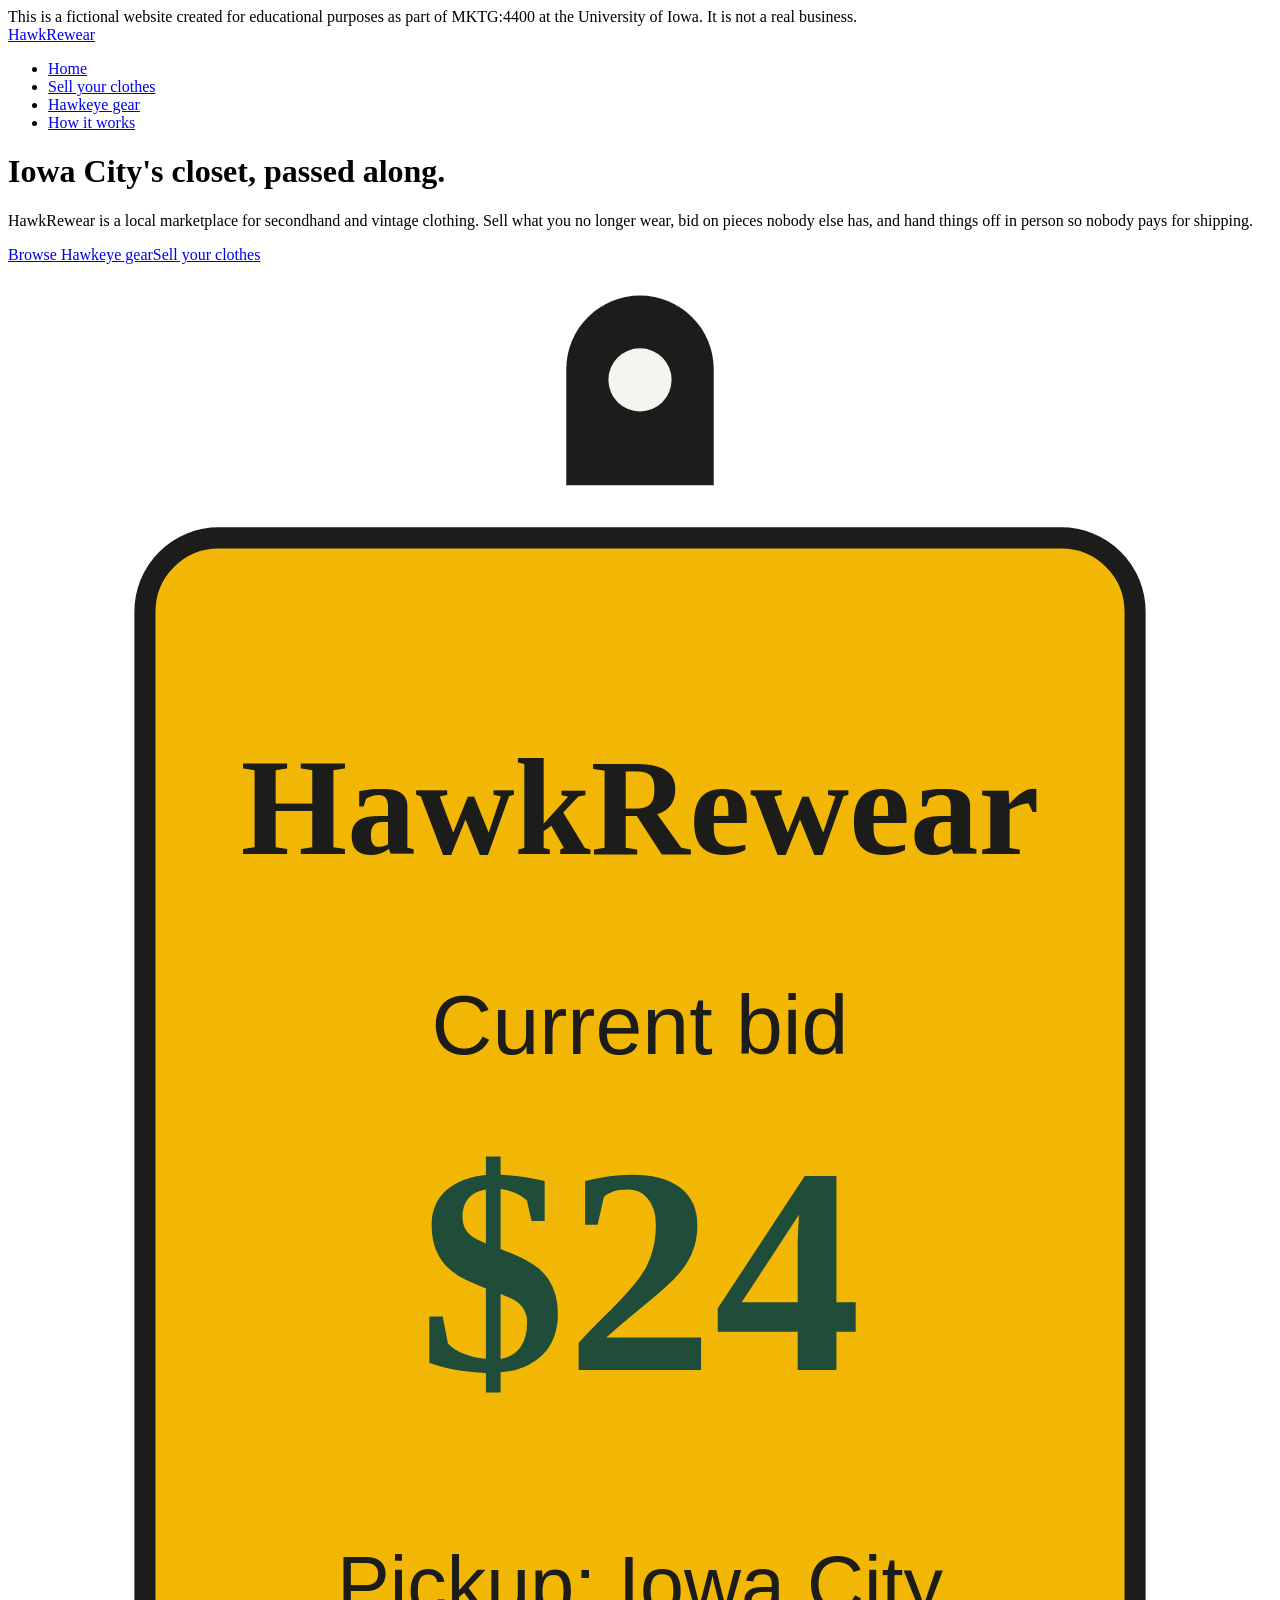
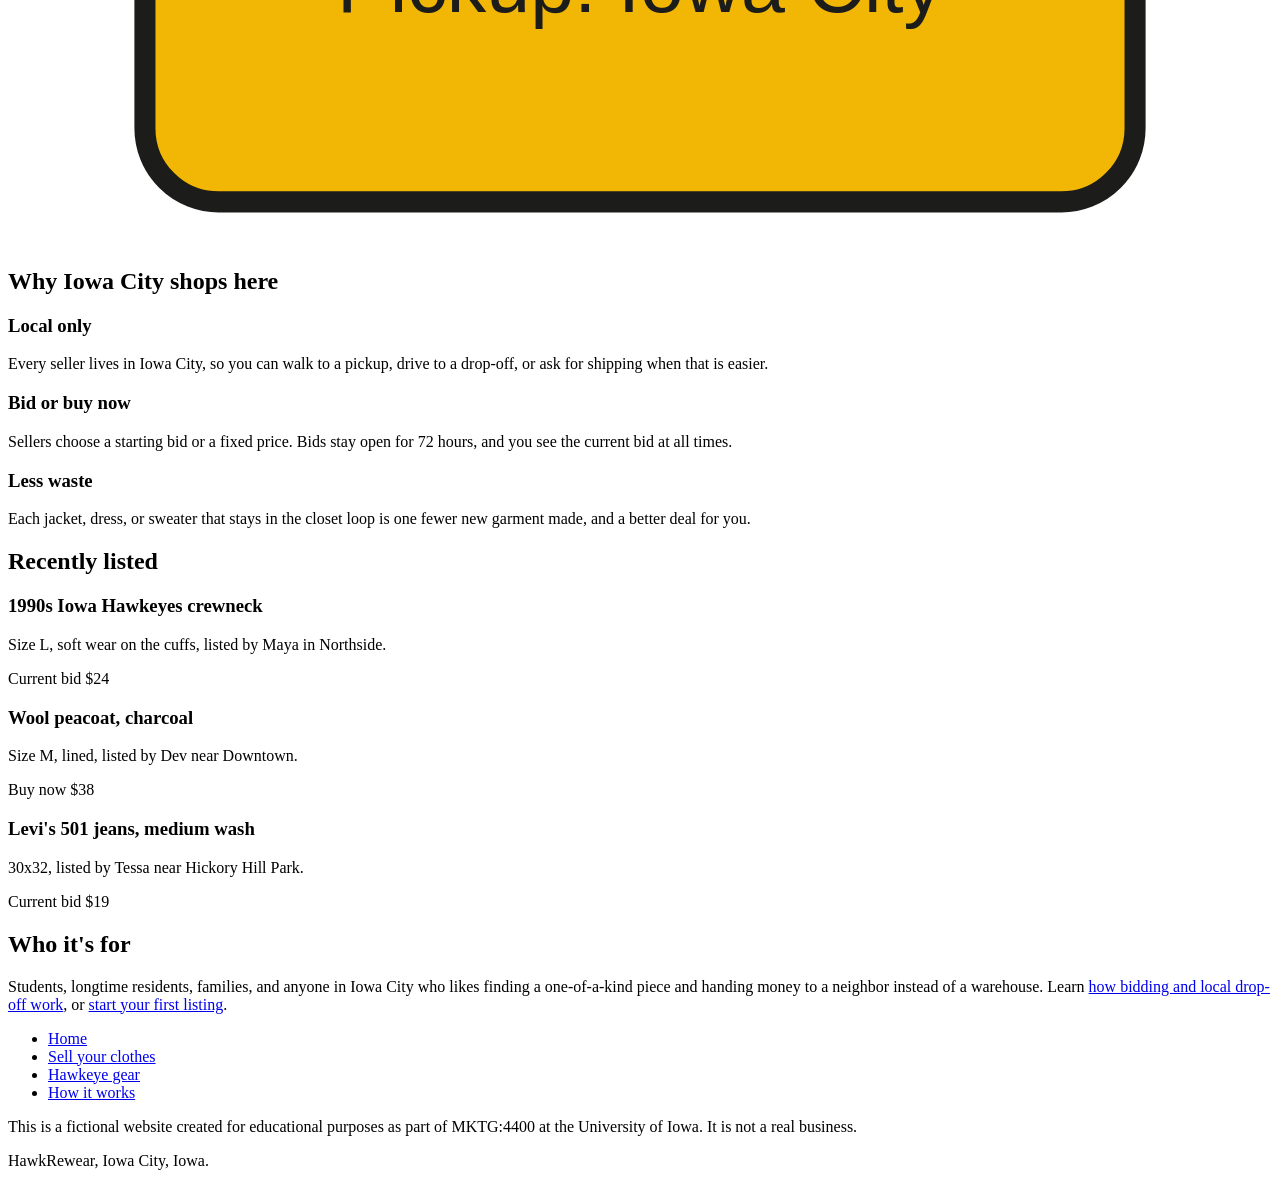
==== index.html @ 4b81cd53 "Uploaded html files for base website design" ====
<!DOCTYPE html>
<html lang="en">
<head>
<meta charset="utf-8">
<meta name="viewport" content="width=device-width, initial-scale=1">
<title>HawkRewear | Secondhand Clothes in Iowa City</title>
<meta name="description" content="Buy, sell, and bid on secondhand and vintage clothing from Iowa City neighbors. Walk it over or drop it off and skip the delivery fees.">
<link rel="stylesheet" href="style.css">
<style>.sr{position:absolute;left:-9999px}</style>
</head>
<body>
<div class="notice">This is a fictional website created for educational purposes as part of MKTG:4400 at the University of Iowa. It is not a real business.</div>
<header class="site"><div class="bar"><a class="brand" href="index.html">HawkRewear</a><nav aria-label="Main"><ul><li><a href="index.html" aria-current="page">Home</a></li><li><a href="sell-used-clothes-iowa-city.html">Sell your clothes</a></li><li><a href="hawkeye-apparel.html">Hawkeye gear</a></li><li><a href="how-it-works.html">How it works</a></li></ul></nav></div></header>
<main>
<div class="hero"><div><h1>Iowa City's closet, passed along.</h1><p>HawkRewear is a local marketplace for secondhand and vintage clothing. Sell what you no longer wear, bid on pieces nobody else has, and hand things off in person so nobody pays for shipping.</p><a class="btn" href="hawkeye-apparel.html">Browse Hawkeye gear</a><a class="btn alt" href="sell-used-clothes-iowa-city.html">Sell your clothes</a></div><svg viewBox="0 0 240 300" role="img" aria-label="Gold clothing tag showing a current bid of $24 and local Iowa City pickup"><path d="M120 6a14 14 0 0 1 14 14v22h-28V20A14 14 0 0 1 120 6Z" fill="#1c1c1a"/><circle cx="120" cy="22" r="6" fill="#f3f5f0"/><path d="M40 52h160a14 14 0 0 1 14 14v212a14 14 0 0 1-14 14H40a14 14 0 0 1-14-14V66a14 14 0 0 1 14-14Z" fill="#f2b705" stroke="#1c1c1a" stroke-width="4"/><text x="120" y="112" text-anchor="middle" font-family="Georgia,serif" font-size="26" font-weight="700" fill="#1c1c1a">HawkRewear</text><text x="120" y="150" text-anchor="middle" font-family="Arial,sans-serif" font-size="16" fill="#1c1c1a">Current bid</text><text x="120" y="210" text-anchor="middle" font-family="Georgia,serif" font-size="56" font-weight="700" fill="#1f4d3a">$24</text><text x="120" y="256" text-anchor="middle" font-family="Arial,sans-serif" font-size="15" fill="#1c1c1a">Pickup: Iowa City</text></svg></div>
<section><h2>Why Iowa City shops here</h2><div class="grid three"><div class="item"><h3>Local only</h3><p>Every seller lives in Iowa City, so you can walk to a pickup, drive to a drop-off, or ask for shipping when that is easier.</p></div><div class="item"><h3>Bid or buy now</h3><p>Sellers choose a starting bid or a fixed price. Bids stay open for 72 hours, and you see the current bid at all times.</p></div><div class="item"><h3>Less waste</h3><p>Each jacket, dress, or sweater that stays in the closet loop is one fewer new garment made, and a better deal for you.</p></div></div></section>
<section><h2>Recently listed</h2><div class="grid three"><div class="item"><h3>1990s Iowa Hawkeyes crewneck</h3><p>Size L, soft wear on the cuffs, listed by Maya in Northside.</p><p class="price">Current bid $24</p></div><div class="item"><h3>Wool peacoat, charcoal</h3><p>Size M, lined, listed by Dev near Downtown.</p><p class="price">Buy now $38</p></div><div class="item"><h3>Levi's 501 jeans, medium wash</h3><p>30x32, listed by Tessa near Hickory Hill Park.</p><p class="price">Current bid $19</p></div></div></section>
<section><h2>Who it's for</h2><p>Students, longtime residents, families, and anyone in Iowa City who likes finding a one-of-a-kind piece and handing money to a neighbor instead of a warehouse. Learn <a href="how-it-works.html">how bidding and local drop-off work</a>, or <a href="sell-used-clothes-iowa-city.html">start your first listing</a>.</p></section>
</main>
<footer class="site"><div class="in"><ul><li><a href="index.html" aria-current="page">Home</a></li><li><a href="sell-used-clothes-iowa-city.html">Sell your clothes</a></li><li><a href="hawkeye-apparel.html">Hawkeye gear</a></li><li><a href="how-it-works.html">How it works</a></li></ul><p>This is a fictional website created for educational purposes as part of MKTG:4400 at the University of Iowa. It is not a real business.</p><p>HawkRewear, Iowa City, Iowa.</p></div></footer>
</body>
</html>
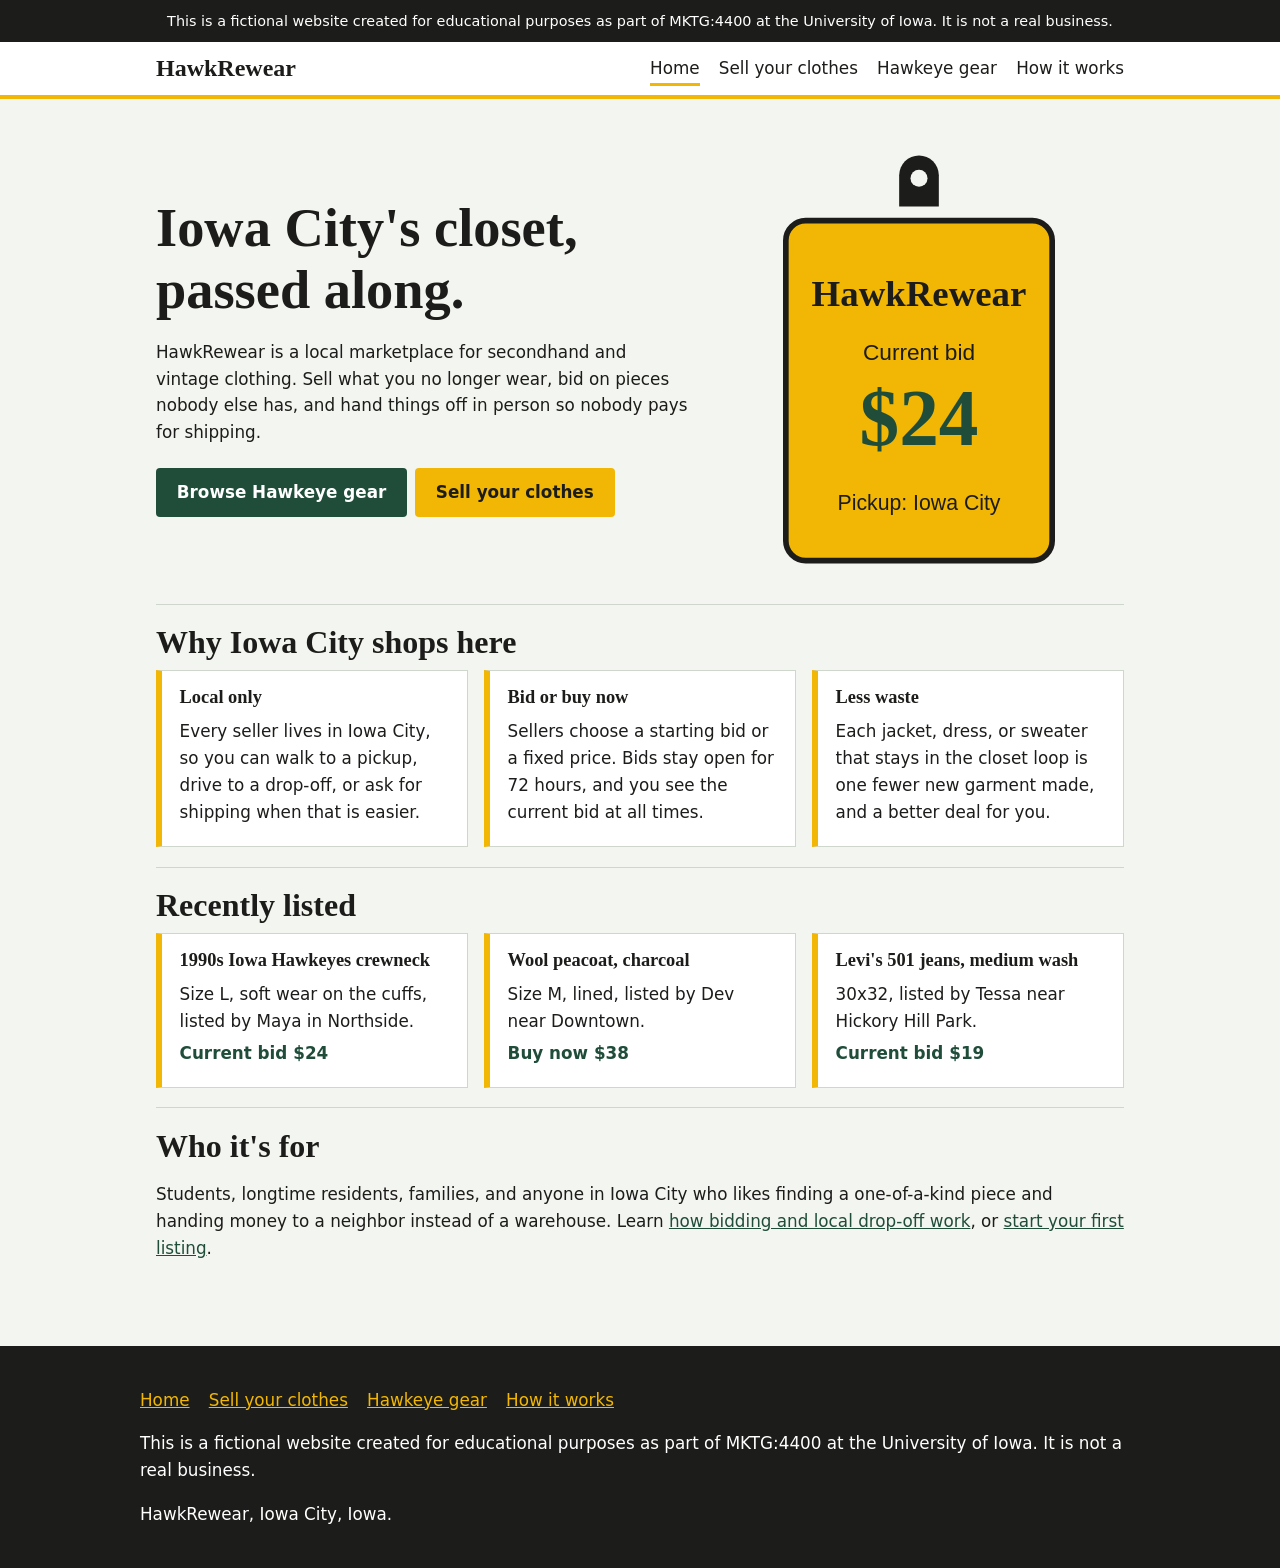
==== commit 7009a918: "Add Google site verification meta tag Added Google site verification meta tag for SEO." ====
--- a/index.html
+++ b/index.html
@@ -4,6 +4,7 @@
 <meta charset="utf-8">
 <meta name="viewport" content="width=device-width, initial-scale=1">
 <title>HawkRewear | Secondhand Clothes in Iowa City</title>
+<meta name="google-site-verification" content="NMBGyWqa7YKwwnCzLkblcFE_AJ9WkmGYvqiYamuv-l0" />
 <meta name="description" content="Buy, sell, and bid on secondhand and vintage clothing from Iowa City neighbors. Walk it over or drop it off and skip the delivery fees.">
 <link rel="stylesheet" href="style.css">
 <style>.sr{position:absolute;left:-9999px}</style>
--- a/style.css
+++ b/style.css
@@ -0,0 +1,34 @@
+:root{--ink:#1c1c1a;--gold:#f2b705;--green:#1f4d3a;--mist:#f3f5f0;--line:#cfd6cb;--white:#fff}
+*{box-sizing:border-box}
+html{-webkit-text-size-adjust:100%}
+body{margin:0;font:1.05rem/1.6 system-ui,-apple-system,"Segoe UI",Roboto,sans-serif;color:var(--ink);background:var(--mist)}
+h1,h2,h3{font-family:Rockwell,"Roboto Slab",Georgia,serif;line-height:1.15;margin:0 0 .6rem}
+h1{font-size:clamp(2rem,6vw,3.4rem)}h2{font-size:clamp(1.4rem,3.5vw,2rem)}h3{font-size:1.15rem}
+a{color:var(--green)}a:focus-visible{outline:3px solid var(--gold);outline-offset:2px}
+.notice{background:var(--ink);color:var(--white);padding:.6rem 1rem;font-size:.9rem;text-align:center}
+header.site{background:var(--white);border-bottom:4px solid var(--gold)}
+.bar{max-width:1000px;margin:auto;padding:.8rem 1rem;display:flex;flex-wrap:wrap;gap:.5rem 1.5rem;align-items:center;justify-content:space-between}
+.brand{font:700 1.5rem Rockwell,"Roboto Slab",Georgia,serif;color:var(--ink);text-decoration:none}
+nav ul{list-style:none;margin:0;padding:0;display:flex;flex-wrap:wrap;gap:.3rem 1.2rem}
+nav a{color:var(--ink);text-decoration:none;padding:.3rem 0;border-bottom:3px solid transparent}
+nav a:hover,nav a[aria-current]{border-bottom-color:var(--gold)}
+main{max-width:1000px;margin:auto;padding:1.5rem 1rem 3rem}
+.hero{display:grid;gap:1.5rem;align-items:center;padding:1.5rem 0 2rem}
+@media(min-width:760px){.hero{grid-template-columns:1.3fr 1fr}}
+.hero svg{width:100%;max-width:340px;height:auto;justify-self:center}
+.btn{display:inline-block;background:var(--green);color:var(--white);padding:.7rem 1.3rem;border-radius:4px;text-decoration:none;font-weight:600;margin:.3rem .5rem .3rem 0}
+.btn.alt{background:var(--gold);color:var(--ink)}
+.btn:focus-visible{outline:3px solid var(--ink);outline-offset:2px}
+section{padding:1.2rem 0;border-top:1px solid var(--line)}
+.grid{display:grid;gap:1rem}
+@media(min-width:760px){.grid.three{grid-template-columns:repeat(3,1fr)}.grid.two{grid-template-columns:repeat(2,1fr)}}
+.item{background:var(--white);border:1px solid var(--line);border-left:6px solid var(--gold);padding:1rem 1.1rem}
+.item p{margin:.3rem 0}
+.price{font-weight:700;color:var(--green)}
+table{border-collapse:collapse;width:100%;background:var(--white)}
+th,td{border:1px solid var(--line);padding:.5rem .7rem;text-align:left}
+.scroll{overflow-x:auto}
+footer.site{background:var(--ink);color:var(--white);padding:1.5rem 1rem}
+footer.site .in{max-width:1000px;margin:auto}
+footer.site a{color:var(--gold)}
+footer.site ul{list-style:none;padding:0;display:flex;flex-wrap:wrap;gap:.4rem 1.2rem}
